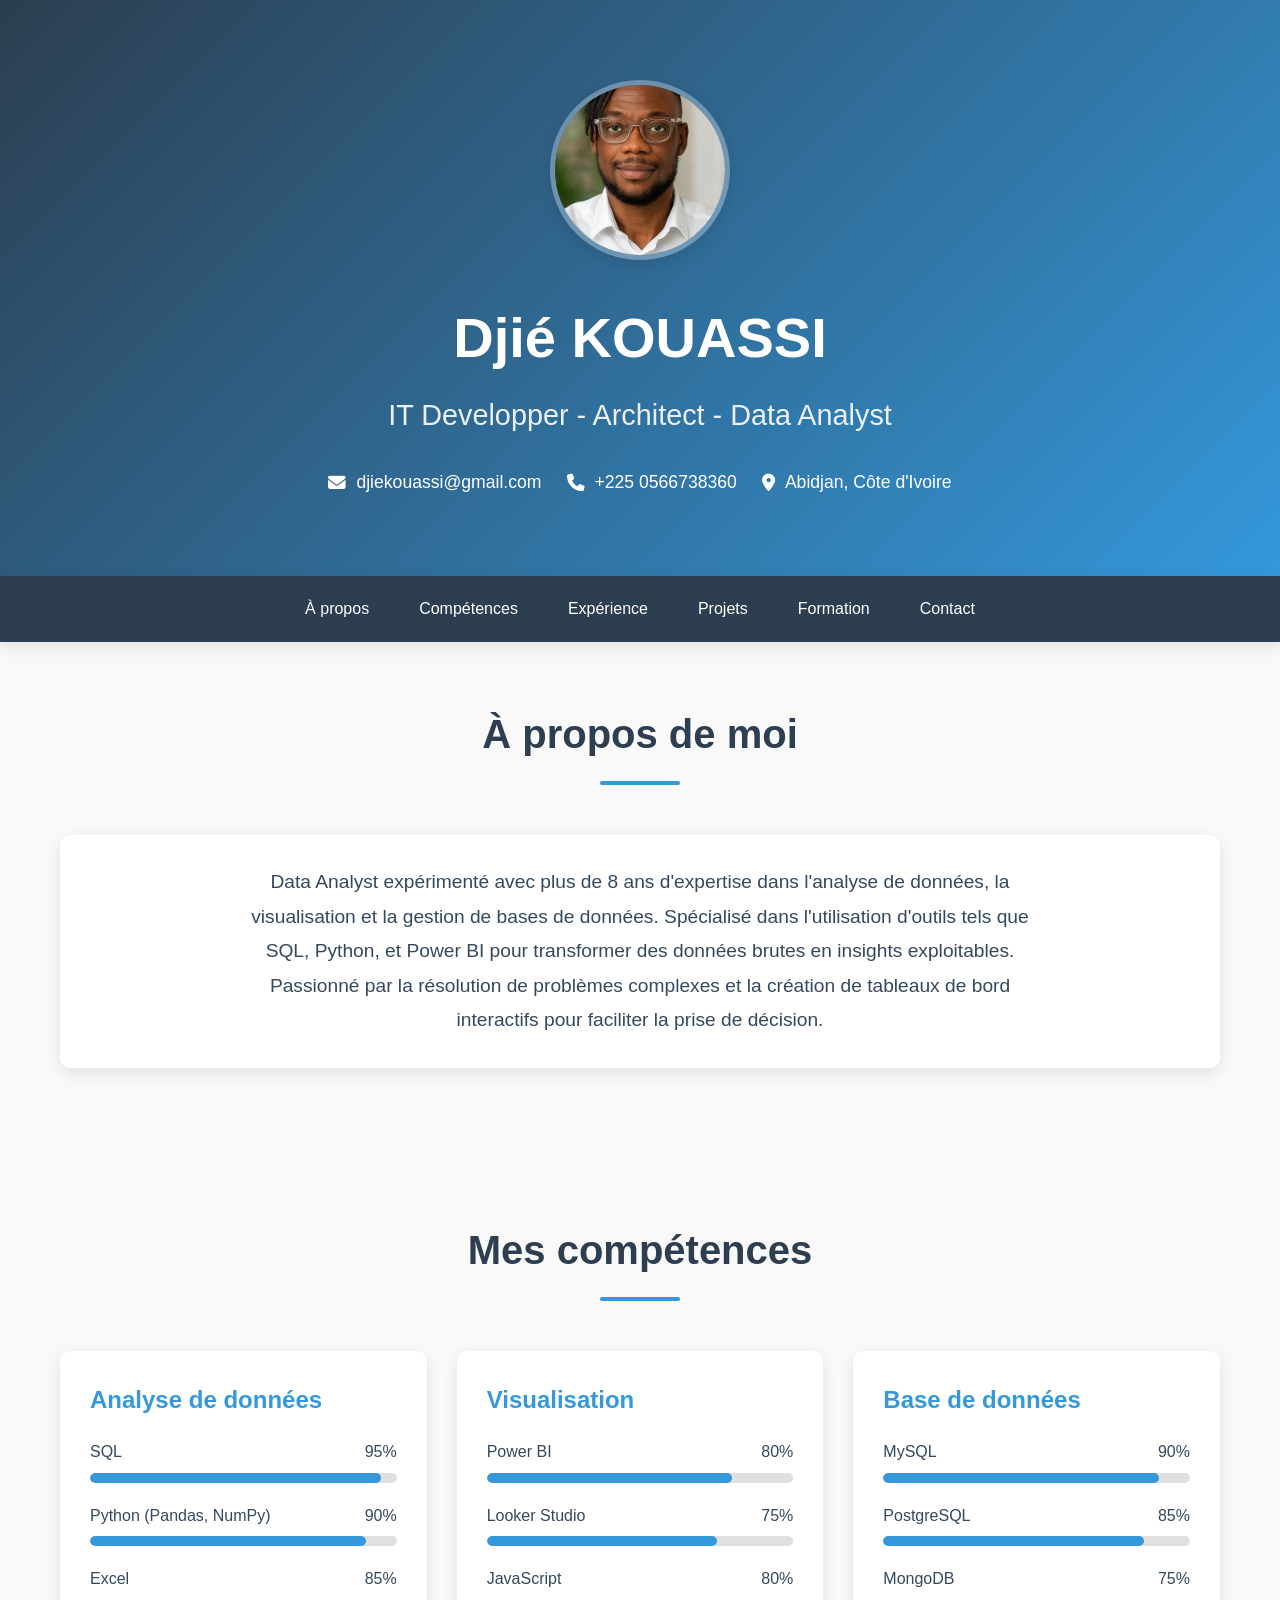
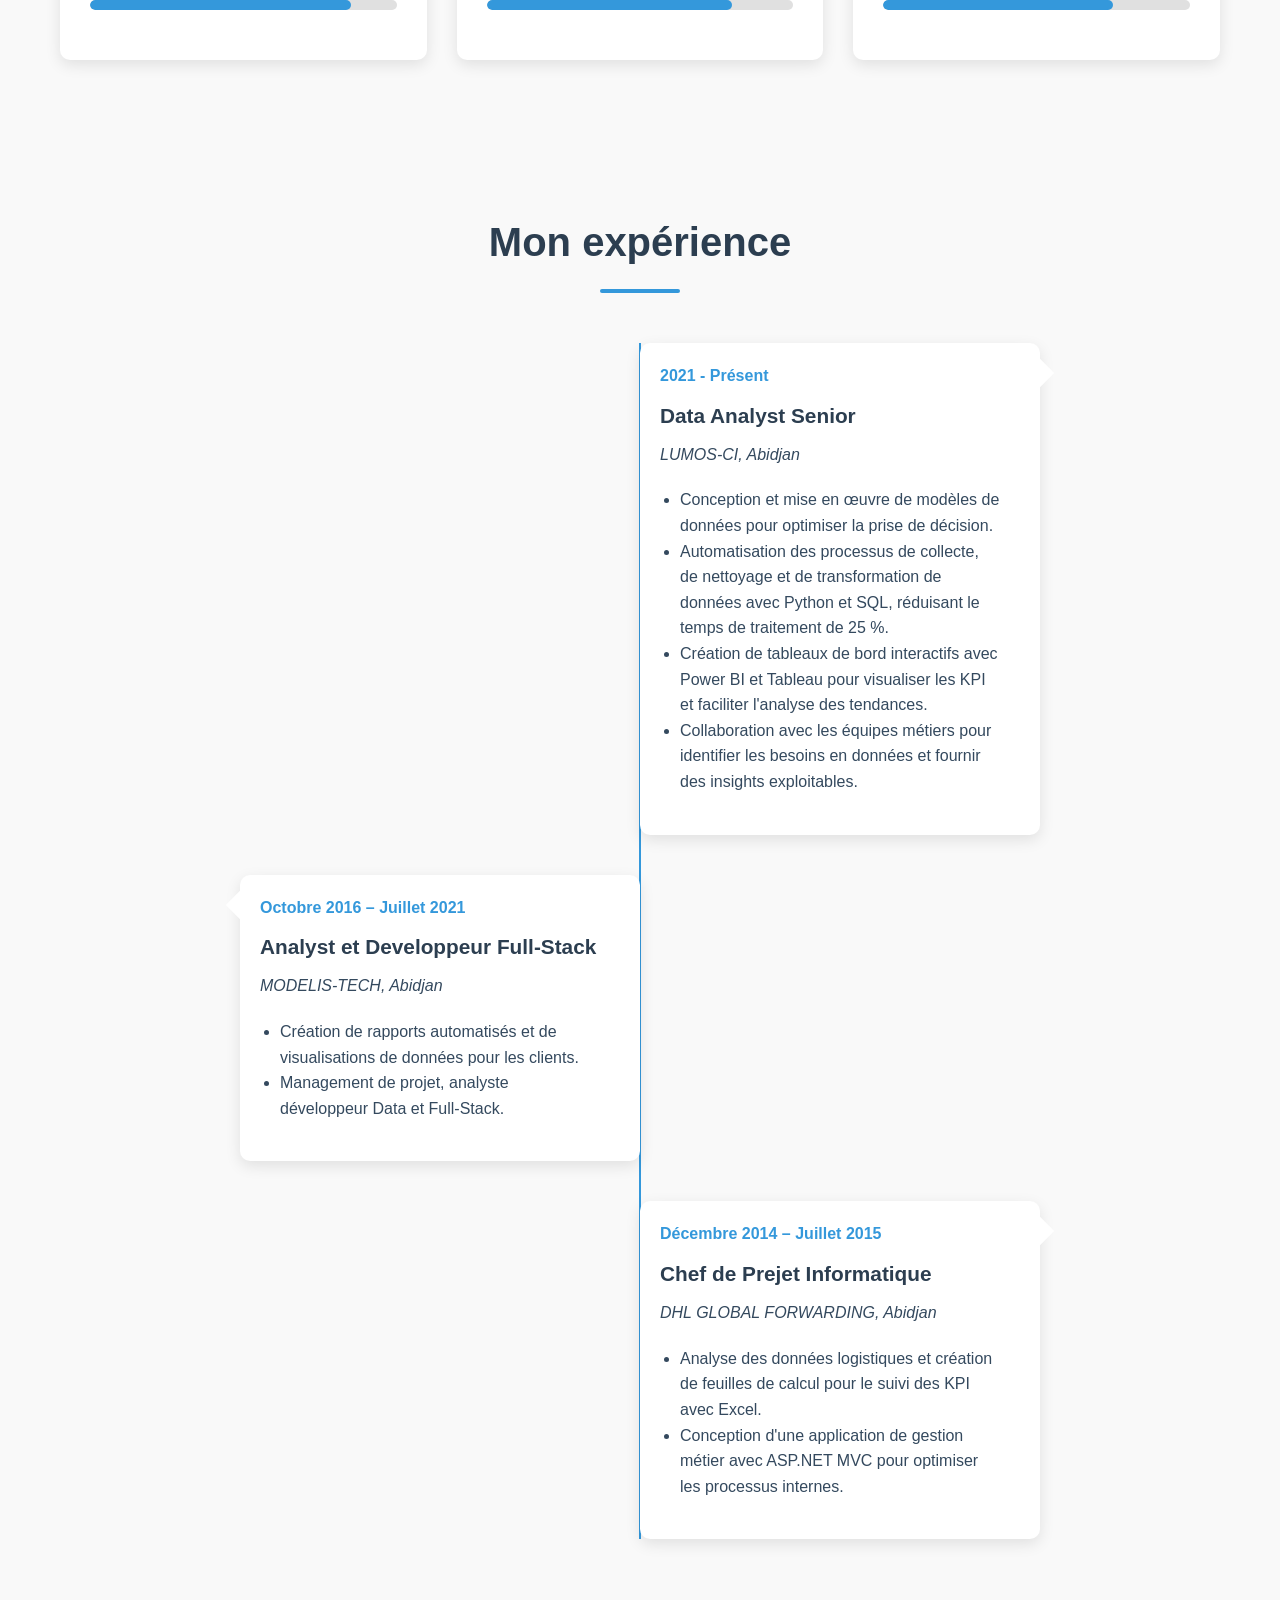
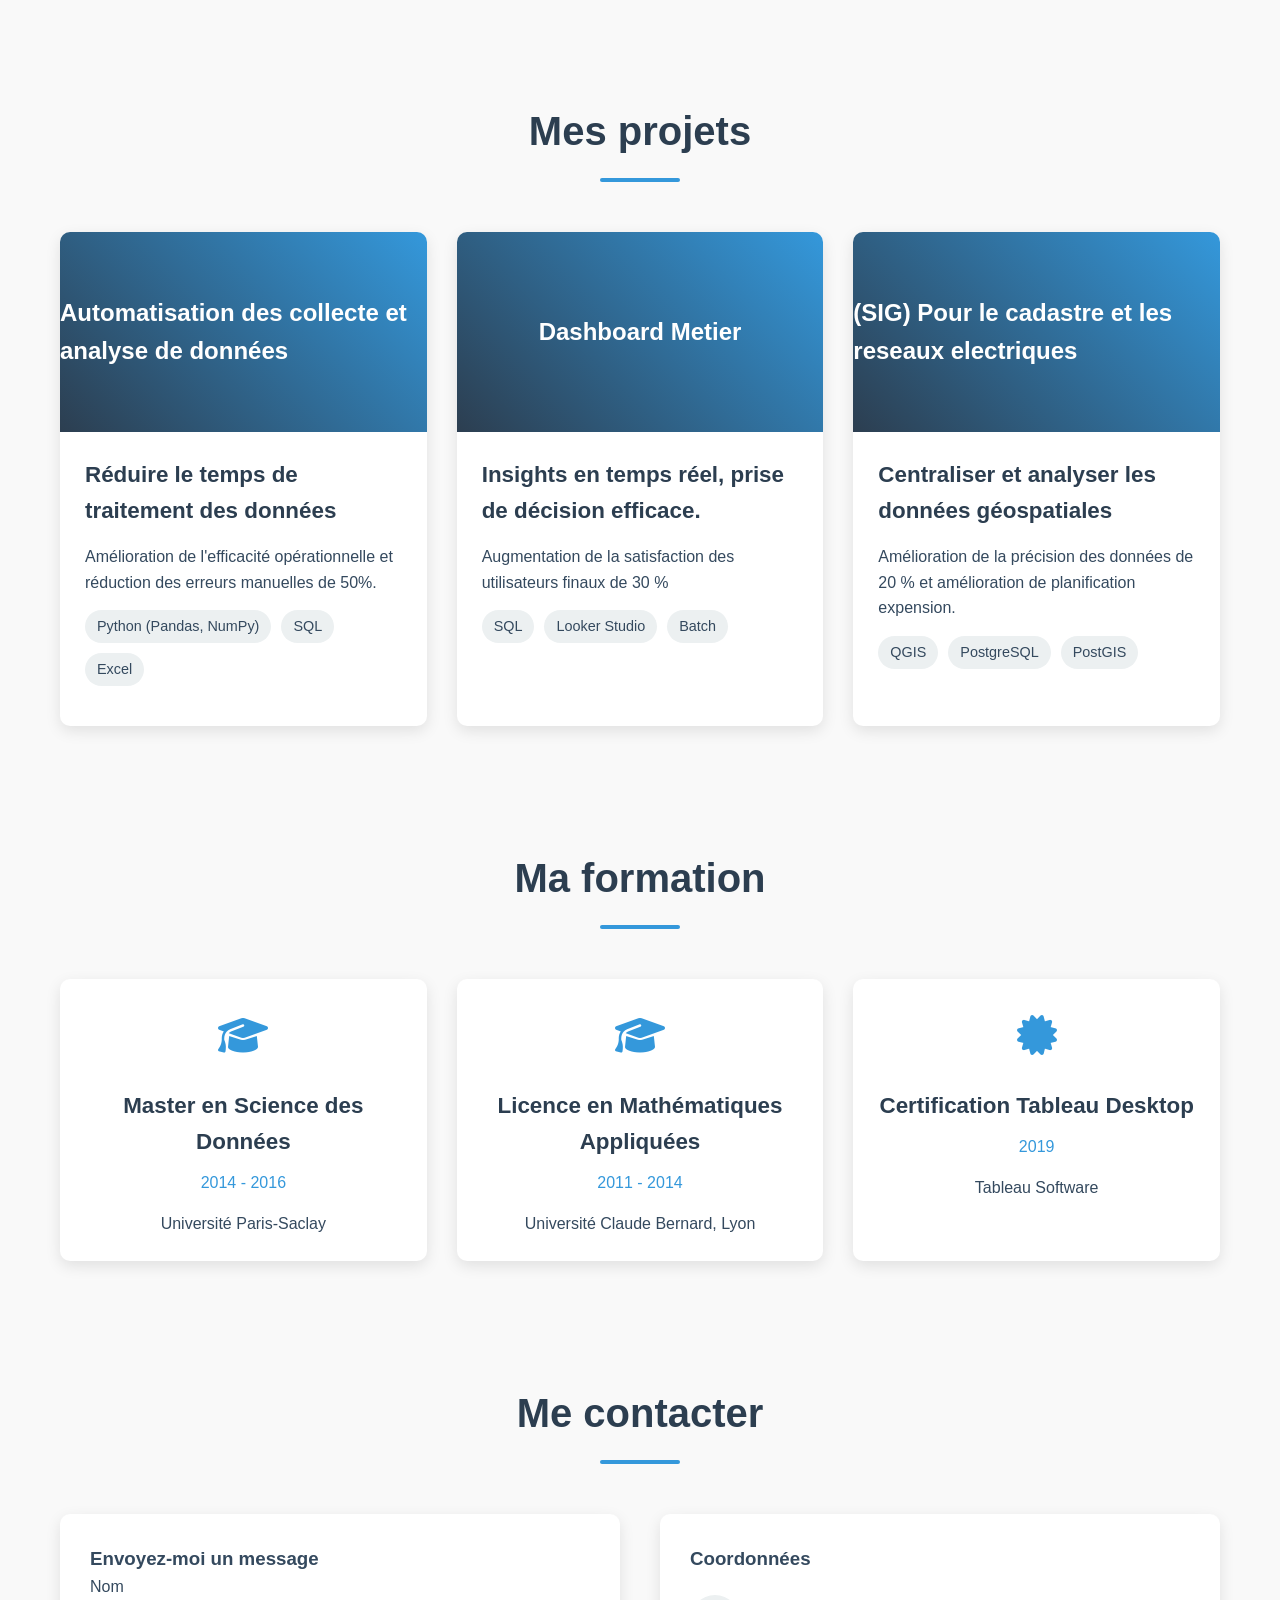
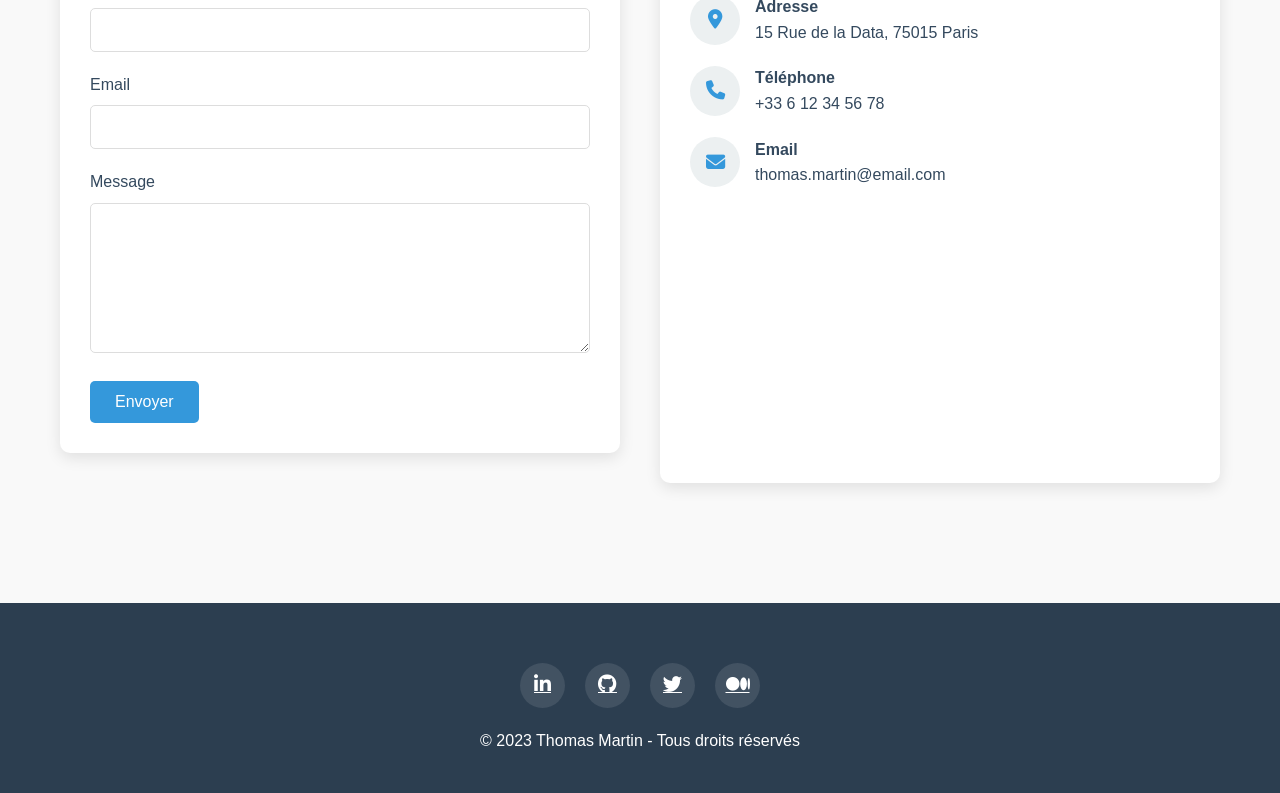
==== index_v2.html @ 04909da3 "Première version de mon actualisé en ligne" ====
<!DOCTYPE html>
<html lang="fr">
<head>
    <meta charset="UTF-8">
    <meta name="viewport" content="width=device-width, initial-scale=1.0">
    <title>CV Data Analyst</title>
    <link rel="stylesheet" href="https://cdnjs.cloudflare.com/ajax/libs/font-awesome/6.4.0/css/all.min.css">
    <link rel="stylesheet" href="css/main.css">
</head>

<body>
    <!-- Progress bar -->
    <div class="progress-container">
        <div class="progress-bar" id="progressBar"></div>
    </div>

    <!-- En-tête -->
    <header>
        <div class="container header-content">
            <!-- <img src="https://images.unsplash.com/photo-1507003211169-0a1dd7228f2d?ixlib=rb-4.0.3&ixid=M3wxMjA3fDB8MHxwaG90by1wYWdlfHx8fGVufDB8fHx8fA%3D%3D&auto=format&fit=crop&w=300&q=80" alt="Photo de profil" class="profile-img"> -->
            <img src="img/moi_3.jpg" alt="Photo de profil" class="profile-img">
            <h1>Djié KOUASSI</h1>
            <div class="title">
                IT Developper - Architect - Data Analyst
            </div>
            <!-- <div class="title">Architect</div>
            <div class="title">Data Analyst</div> -->
            <div class="contact-info">
                <div class="contact-item">
                    <i class="fas fa-envelope"></i>
                    <span>djiekouassi@gmail.com</span>
                </div>
                <div class="contact-item">
                    <i class="fas fa-phone"></i>
                    <span>+225 0566738360</span>
                </div>
                <div class="contact-item">
                    <i class="fas fa-map-marker-alt"></i>
                    <span>Abidjan, Côte d'Ivoire</span>
                </div>
            </div>
        </div>
    </header>

    <!-- Navigation -->
    <nav>
        <div class="container nav-container">
            <ul class="nav-links">
                <li><a href="#about" class="active">À propos</a></li>
                <li><a href="#skills">Compétences</a></li>
                <li><a href="#experience">Expérience</a></li>
                <li><a href="#projects">Projets</a></li>
                <li><a href="#education">Formation</a></li>
                <li><a href="#contact">Contact</a></li>
            </ul>
        </div>
    </nav>

    <!-- À propos -->
    <section id="about">
        <div class="container">
            <h2 class="section-title">À propos de moi</h2>
            <div class="card">
                <p class="about-text">
                    Data Analyst expérimenté avec plus de 8 ans d'expertise dans l'analyse de données, la visualisation et la gestion de bases de 
                    données. Spécialisé dans l'utilisation d'outils tels que SQL, Python, et Power BI pour transformer des données brutes en 
                    insights exploitables. Passionné par la résolution de problèmes complexes et la création de tableaux de bord interactifs pour 
                    faciliter la prise de décision. 
                </p>
            </div>
        </div>
    </section>

    <!-- Compétences -->
    <section id="skills">
        <div class="container">
            <h2 class="section-title">Mes compétences</h2>
            <div class="skills-container">
                <div class="skill-category card">
                    <h3>Analyse de données</h3>
                    <div class="skill-item">
                        <div class="skill-name">
                            <span>SQL</span>
                            <span>95%</span>
                        </div>
                        <div class="skill-bar">
                            <div class="skill-level" data-level="95%"></div>
                        </div>
                    </div>
                    <div class="skill-item">
                        <div class="skill-name">
                            <span>Python (Pandas, NumPy)</span>
                            <span>90%</span>
                        </div>
                        <div class="skill-bar">
                            <div class="skill-level" data-level="90%"></div>
                        </div>
                    </div>
                    <div class="skill-item">
                        <div class="skill-name">
                            <span>Excel</span>
                            <span>85%</span>
                        </div>
                        <div class="skill-bar">
                            <div class="skill-level" data-level="85%"></div>
                        </div>
                    </div>
                    <!-- <div class="skill-item">
                        <div class="skill-name">
                            <span>Statistiques</span>
                            <span>90%</span>
                        </div>
                        <div class="skill-bar">
                            <div class="skill-level" data-level="90%"></div>
                        </div>
                    </div> -->
                </div>

                <div class="skill-category card">
                    <h3>Visualisation</h3>
                    <div class="skill-item">
                        <div class="skill-name">
                            <span>Power BI</span>
                            <span>80%</span>
                        </div>
                        <div class="skill-bar">
                            <div class="skill-level" data-level="80%"></div>
                        </div>
                    </div>
                    <div class="skill-item">
                        <div class="skill-name">
                            <span>Looker Studio</span>
                            <span>75%</span>
                        </div>
                        <div class="skill-bar">
                            <div class="skill-level" data-level="75%"></div>
                        </div>
                    </div>
                    <div class="skill-item">
                        <div class="skill-name">
                            <span>JavaScript</span>
                            <span>80%</span>
                        </div>
                        <div class="skill-bar">
                            <div class="skill-level" data-level="80%"></div>
                        </div>
                    </div>
                    <!-- <div class="skill-item">
                        <div class="skill-name">
                            <span>D3.js</span>
                            <span>70%</span>
                        </div>
                        <div class="skill-bar">
                            <div class="skill-level" data-level="70%"></div>
                        </div>
                    </div> -->
                </div>

                <div class="skill-category card">
                    <h3>Base de données</h3>
                    <div class="skill-item">
                        <div class="skill-name">
                            <span>MySQL</span>
                            <span>90%</span>
                        </div>
                        <div class="skill-bar">
                            <div class="skill-level" data-level="90%"></div>
                        </div>
                    </div>
                    <div class="skill-item">
                        <div class="skill-name">
                            <span>PostgreSQL</span>
                            <span>85%</span>
                        </div>
                        <div class="skill-bar">
                            <div class="skill-level" data-level="85%"></div>
                        </div>
                    </div>
                    <div class="skill-item">
                        <div class="skill-name">
                            <span>MongoDB</span>
                            <span>75%</span>
                        </div>
                        <div class="skill-bar">
                            <div class="skill-level" data-level="75%"></div>
                        </div>
                    </div>
                    <!-- <div class="skill-item">
                        <div class="skill-name">
                            <span>BigQuery</span>
                            <span>80%</span>
                        </div>
                        <div class="skill-bar">
                            <div class="skill-level" data-level="80%"></div>
                        </div>
                    </div> -->
                </div>
            </div>
        </div>
    </section>

    <!-- Expérience -->
    <section id="experience">
        <div class="container">
            <h2 class="section-title">Mon expérience</h2>
            <div class="timeline">
                <div class="timeline-item">
                    <div class="timeline-content">
                        <div class="timeline-date">2021 - Présent</div>
                        <h3 class="timeline-role">Data Analyst Senior</h3>
                        <div class="timeline-company"> LUMOS-CI, Abidjan</div>
                        
                            <div style="margin: 20px;">
                                <ul>
                                    <li>Conception et mise en œuvre de modèles de données pour optimiser la prise de décision.</li>
                                    <li>Automatisation des processus de collecte, de nettoyage et de transformation de données avec Python et SQL, réduisant le temps de traitement de 25 %.</li>
                                    <li>Création de tableaux de bord interactifs avec Power BI et Tableau pour visualiser les KPI et faciliter l'analyse des tendances.</li>
                                    <li>Collaboration avec les équipes métiers pour identifier les besoins en données et fournir des insights exploitables.</li>
                                </ul>
                            </div>

                        <!-- <p>
                            Conception et mise en œuvre de modèles de données pour optimiser la prise de décision.
                            Automatisation des processus de collecte, de nettoyage et de transformation de données avec Python et SQL, réduisant le temps de traitement de 25 %.
                            Création de tableaux de bord interactifs avec Power BI et Tableau pour visualiser les KPI et faciliter l'analyse des tendances.
                            Collaboration avec les équipes métiers pour identifier les besoins en données et fournir des insights exploitables.
                        </p> -->
                    </div>
                </div>
                <div class="timeline-item">
                    <div class="timeline-content">
                        <div class="timeline-date">Octobre 2016 – Juillet 2021</div>
                        <h3 class="timeline-role">Analyst et Developpeur Full-Stack</h3>
                        <div class="timeline-company">MODELIS-TECH, Abidjan</div>

                            <div style="margin: 20px;">
                                <ul>
                                    <li>Création de rapports automatisés et de visualisations de données pour les clients.</li>
                                    <li>Management de projet, analyste développeur Data et Full-Stack.</li>
                                    
                                </ul>
                            </div>

                        <!-- <p>
                            Analyse des données utilisateurs pour optimiser l'expérience client. Mise en place de processus ETL et génération de rapports mensuels pour la direction.
                        </p> -->
                    </div>
                </div>
                <div class="timeline-item">
                    <div class="timeline-content">

                       


                        <div class="timeline-date">Décembre 2014 – Juillet 2015</div>
                        <h3 class="timeline-role">Chef de Prejet Informatique</h3>
                        <div class="timeline-company">DHL GLOBAL FORWARDING, Abidjan</div>

                        <div style="margin: 20px;">
                            <ul>
                                <li>Analyse des données logistiques et création de feuilles de calcul pour le suivi des KPI avec Excel.</li>
                                <li>Conception d'une application de gestion métier avec ASP.NET MVC pour optimiser les processus internes.</li>
                                
                            </ul>
                        </div>                        

                        <!-- <p>
                            Support à l'équipe data dans la collecte et le nettoyage des données. Création de visualisations simples et assistance dans la préparation des présentations.
                        </p> -->
                    </div>
                </div>
            </div>
        </div>
    </section>


<!-- Projets -->
<section id="projects">
    <div class="container">
        <h2 class="section-title">Mes projets</h2>
        <div class="projects-grid">
            <div class="project-card">
                <div class="project-img">Automatisation des collecte et analyse de données </div>
                <div class="project-content">
                    <h3 class="project-title">Réduire le temps de traitement des données</h3>
                    <p>Amélioration de l'efficacité opérationnelle et réduction des erreurs manuelles  de 50%.</p>
                    <div class="project-tech">
                        <span class="tech-tag">Python (Pandas, NumPy)</span>
                        <span class="tech-tag">SQL</span>
                        <span class="tech-tag">Excel</span>
                    </div>
                </div>
            </div>
            <div class="project-card">
                <div class="project-img">Dashboard Metier</div>
                <div class="project-content">
                    <h3 class="project-title">Insights en temps réel, prise de décision efficace.</h3>
                    <p>Augmentation de la satisfaction des utilisateurs finaux de 30 %</p>
                    <div class="project-tech">
                        <span class="tech-tag">SQL</span>
                        <span class="tech-tag">Looker Studio</span>
                        <span class="tech-tag">Batch</span>
                    </div>
                </div>
            </div>
            <div class="project-card">
                <div class="project-img">(SIG) Pour le cadastre et les reseaux electriques</div>
                <div class="project-content">
                    <h3 class="project-title">Centraliser et analyser les données géospatiales</h3>
                    <p>Amélioration de la précision des données de 20 % et amélioration de planification expension.</p>
                    <div class="project-tech">
                        <span class="tech-tag">QGIS</span>
                        <span class="tech-tag">PostgreSQL</span>
                        <span class="tech-tag">PostGIS</span>
                    </div>
                </div>
            </div>
        </div>
    </div>
</section>    

<!-- Formation -->
    <section id="education">
        <div class="container">
            <h2 class="section-title">Ma formation</h2>
            <div class="education-grid">
                <div class="education-item">
                    <div class="education-icon">
                        <i class="fas fa-graduation-cap"></i>
                    </div>
                    <h3 class="education-title">Master en Science des Données</h3>
                    <div class="education-date">2014 - 2016</div>
                    <p>Université Paris-Saclay</p>
                </div>
                <div class="education-item">
                    <div class="education-icon">
                        <i class="fas fa-graduation-cap"></i>
                    </div>
                    <h3 class="education-title">Licence en Mathématiques Appliquées</h3>
                    <div class="education-date">2011 - 2014</div>
                    <p>Université Claude Bernard, Lyon</p>
                </div>
                <div class="education-item">
                    <div class="education-icon">
                        <i class="fas fa-certificate"></i>
                    </div>
                    <h3 class="education-title">Certification Tableau Desktop</h3>
                    <div class="education-date">2019</div>
                    <p>Tableau Software</p>
                </div>
            </div>
        </div>
    </section>

    

    <!-- Contact -->
    <section id="contact">
        <div class="container">
            <h2 class="section-title">Me contacter</h2>
            <div class="contact-container">
                <div class="contact-form card">
                    <h3>Envoyez-moi un message</h3>
                    <form id="contactForm">
                        <div class="form-group">
                            <label for="name">Nom</label>
                            <input type="text" id="name" class="form-control" required>
                        </div>
                        <div class="form-group">
                            <label for="email">Email</label>
                            <input type="email" id="email" class="form-control" required>
                        </div>
                        <div class="form-group">
                            <label for="message">Message</label>
                            <textarea id="message" class="form-control" required></textarea>
                        </div>
                        <button type="submit" class="btn">Envoyer</button>
                    </form>
                </div>
                <div class="contact-info-card">
                    <h3>Coordonnées</h3>
                    <div class="contact-details">
                        <div class="contact-detail">
                            <div class="contact-icon">
                                <i class="fas fa-map-marker-alt"></i>
                            </div>
                            <div>
                                <h4>Adresse</h4>
                                <p>15 Rue de la Data, 75015 Paris</p>
                            </div>
                        </div>
                        <div class="contact-detail">
                            <div class="contact-icon">
                                <i class="fas fa-phone"></i>
                            </div>
                            <div>
                                <h4>Téléphone</h4>
                                <p>+33 6 12 34 56 78</p>
                            </div>
                        </div>
                        <div class="contact-detail">
                            <div class="contact-icon">
                                <i class="fas fa-envelope"></i>
                            </div>
                            <div>
                                <h4>Email</h4>
                                <p>thomas.martin@email.com</p>
                            </div>
                        </div>
                    </div>
                </div>
            </div>
        </div>
    </section>

    <!-- Footer -->
    <footer>
        <div class="container">
            <div class="social-links">
                <a href="#" class="social-link"><i class="fab fa-linkedin-in"></i></a>
                <a href="#" class="social-link"><i class="fab fa-github"></i></a>
                <a href="#" class="social-link"><i class="fab fa-twitter"></i></a>
                <a href="#" class="social-link"><i class="fab fa-medium-m"></i></a>
            </div>
            <p>&copy; 2023 Thomas Martin - Tous droits réservés</p>
        </div>
    </footer>

    <script src="js/main.js"> </script>
</body>
</html>
---- css/main.css ----
/* Variables et réinitialisation */
:root {
    --primary: #2c3e50;
    --secondary: #3498db;
    --accent: #e74c3c;
    --light: #ecf0f1;
    --dark: #2c3e50;
    --text: #34495e;
    --background: #f9f9f9;
    --card-bg: #ffffff;
    --shadow: 0 5px 15px rgba(0, 0, 0, 0.1);
}

* {
    margin: 0;
    padding: 0;
    box-sizing: border-box;
}

body {
    font-family: 'Segoe UI', Tahoma, Geneva, Verdana, sans-serif;
    line-height: 1.6;
    color: var(--text);
    background-color: var(--background);
    scroll-behavior: smooth;
}

/* Layout */
.container {
    max-width: 1200px;
    margin: 0 auto;
    padding: 0 20px;
}

section {
    padding: 60px 0;
    opacity: 0;
    transform: translateY(20px);
    transition: opacity 0.8s ease, transform 0.8s ease;
}

section.visible {
    opacity: 1;
    transform: translateY(0);
}

/* En-tête */
header {
    background: linear-gradient(135deg, var(--primary) 0%, var(--secondary) 100%);
    color: white;
    padding: 80px 0;
    text-align: center;
    position: relative;
    overflow: hidden;
}

.header-content {
    position: relative;
    z-index: 1;
}

.profile-img {
    width: 180px;
    height: 180px;
    border-radius: 50%;
    object-fit: cover;
    border: 5px solid rgba(255, 255, 255, 0.3);
    margin-bottom: 25px;
    box-shadow: var(--shadow);
}

h1 {
    font-size: 3.5rem;
    margin-bottom: 10px;
    font-weight: 700;
}

.title {
    font-size: 1.8rem;
    margin-bottom: 20px;
    color: rgba(255, 255, 255, 0.9);
    font-weight: 300;
}

.contact-info {
    display: flex;
    justify-content: center;
    flex-wrap: wrap;
    gap: 25px;
    margin-top: 30px;
}

.contact-item {
    display: flex;
    align-items: center;
    gap: 10px;
    font-size: 1.1rem;
}

/* Navigation */
nav {
    background-color: var(--primary);
    position: sticky;
    top: 0;
    z-index: 100;
    box-shadow: var(--shadow);
}

.nav-container {
    display: flex;
    justify-content: center;
}

.nav-links {
    display: flex;
    list-style: none;
}

.nav-links li a {
    color: white;
    text-decoration: none;
    padding: 20px 25px;
    display: block;
    transition: background-color 0.3s;
    font-weight: 500;
    position: relative;
}

.nav-links li a:hover {
    background-color: rgba(255, 255, 255, 0.1);
}

.nav-links li a.active {
    background-color: rgba(255, 255, 255, 0.1);
}

.nav-links li a.active:after {
    content: '';
    position: absolute;
    bottom: 0;
    left: 0;
    width: 100%;
    height: 4px;
    background: var(--secondary);
}

/* Sections générales */
.section-title {
    text-align: center;
    margin-bottom: 50px;
    color: var(--primary);
    font-size: 2.5rem;
    position: relative;
}

.section-title:after {
    content: '';
    display: block;
    width: 80px;
    height: 4px;
    background: var(--secondary);
    margin: 15px auto;
    border-radius: 2px;
}

.card {
    background: var(--card-bg);
    border-radius: 10px;
    padding: 30px;
    margin-bottom: 30px;
    box-shadow: var(--shadow);
    transition: transform 0.3s;
}

.card:hover {
    transform: translateY(-5px);
}

/* À propos */
.about-text {
    font-size: 1.2rem;
    text-align: center;
    max-width: 800px;
    margin: 0 auto;
    line-height: 1.8;
}

/* Compétences */
.skills-container {
    display: grid;
    grid-template-columns: repeat(auto-fill, minmax(300px, 1fr));
    gap: 30px;
}

.skill-category h3 {
    color: var(--secondary);
    margin-bottom: 20px;
    font-size: 1.5rem;
}

.skill-item {
    margin-bottom: 20px;
}

.skill-name {
    display: flex;
    justify-content: space-between;
    margin-bottom: 8px;
}

.skill-bar {
    height: 10px;
    background: #e0e0e0;
    border-radius: 5px;
    overflow: hidden;
}

.skill-level {
    height: 100%;
    background: var(--secondary);
    border-radius: 5px;
    width: 0;
    transition: width 1.5s ease-in-out;
}

/* Expérience */
.timeline {
    position: relative;
    max-width: 800px;
    margin: 0 auto;
}

.timeline:before {
    content: '';
    position: absolute;
    left: 50%;
    width: 2px;
    height: 100%;
    background: var(--secondary);
    transform: translateX(-50%);
}

.timeline-item {
    display: flex;
    margin-bottom: 40px;
    position: relative;
    opacity: 0;
    transform: translateX(-50px);
    transition: opacity 0.8s ease, transform 0.8s ease;
}

.timeline-item.visible {
    opacity: 1;
    transform: translateX(0);
}

.timeline-content {
    width: 50%;
    padding: 20px;
    background: var(--card-bg);
    border-radius: 10px;
    box-shadow: var(--shadow);
    position: relative;
}

.timeline-item:nth-child(odd) .timeline-content {
    margin-left: auto;
}

.timeline-item:nth-child(even) .timeline-content {
    margin-right: auto;
}

.timeline-content:after {
    content: '';
    position: absolute;
    top: 20px;
    width: 20px;
    height: 20px;
    background: var(--card-bg);
    transform: rotate(45deg);
}

.timeline-item:nth-child(odd) .timeline-content:after {
    right: -10px;
}

.timeline-item:nth-child(even) .timeline-content:after {
    left: -10px;
}

.timeline-date {
    font-weight: bold;
    color: var(--secondary);
    margin-bottom: 10px;
}

.timeline-role {
    font-size: 1.3rem;
    margin-bottom: 10px;
    color: var(--primary);
}

.timeline-company {
    font-style: italic;
    margin-bottom: 15px;
}

/* Formation */
.education-grid {
    display: grid;
    grid-template-columns: repeat(auto-fill, minmax(300px, 1fr));
    gap: 30px;
}

.education-item {
    background: var(--card-bg);
    border-radius: 10px;
    padding: 25px;
    box-shadow: var(--shadow);
    text-align: center;
    opacity: 0;
    transform: translateY(30px);
    transition: opacity 0.8s ease, transform 0.8s ease;
}

.education-item.visible {
    opacity: 1;
    transform: translateY(0);
}

.education-icon {
    font-size: 2.5rem;
    color: var(--secondary);
    margin-bottom: 20px;
}

.education-title {
    font-size: 1.4rem;
    margin-bottom: 10px;
    color: var(--primary);
}

.education-date {
    color: var(--secondary);
    font-weight: 500;
    margin-bottom: 15px;
}

/* Projets */
.projects-grid {
    display: grid;
    grid-template-columns: repeat(auto-fill, minmax(350px, 1fr));
    gap: 30px;
}

.project-card {
    background: var(--card-bg);
    border-radius: 10px;
    overflow: hidden;
    box-shadow: var(--shadow);
    opacity: 0;
    transform: translateY(30px);
    transition: opacity 0.8s ease, transform 0.8s ease;
}

.project-card.visible {
    opacity: 1;
    transform: translateY(0);
}

.project-img {
    height: 200px;
    background: linear-gradient(45deg, var(--primary), var(--secondary));
    display: flex;
    align-items: center;
    justify-content: center;
    color: white;
    font-size: 1.5rem;
    font-weight: bold;
}

.project-content {
    padding: 25px;
}

.project-title {
    font-size: 1.4rem;
    margin-bottom: 15px;
    color: var(--primary);
}

.project-tech {
    display: flex;
    flex-wrap: wrap;
    gap: 10px;
    margin: 15px 0;
}

.tech-tag {
    background: var(--light);
    padding: 5px 12px;
    border-radius: 20px;
    font-size: 0.9rem;
}

/* Contact */
.contact-container {
    display: grid;
    grid-template-columns: repeat(auto-fit, minmax(300px, 1fr));
    gap: 40px;
}

.contact-form {
    background: var(--card-bg);
    padding: 30px;
    border-radius: 10px;
    box-shadow: var(--shadow);
}

.form-group {
    margin-bottom: 20px;
}

.form-group label {
    display: block;
    margin-bottom: 8px;
    font-weight: 500;
}

.form-control {
    width: 100%;
    padding: 12px 15px;
    border: 1px solid #ddd;
    border-radius: 5px;
    font-size: 1rem;
}

textarea.form-control {
    min-height: 150px;
    resize: vertical;
}

.btn {
    background: var(--secondary);
    color: white;
    border: none;
    padding: 12px 25px;
    border-radius: 5px;
    cursor: pointer;
    font-size: 1rem;
    font-weight: 500;
    transition: background 0.3s;
}

.btn:hover {
    background: var(--primary);
}

.contact-info-card {
    background: var(--card-bg);
    padding: 30px;
    border-radius: 10px;
    box-shadow: var(--shadow);
}

.contact-details {
    margin-top: 20px;
}

.contact-detail {
    display: flex;
    align-items: center;
    margin-bottom: 20px;
}

.contact-icon {
    width: 50px;
    height: 50px;
    background: var(--light);
    border-radius: 50%;
    display: flex;
    align-items: center;
    justify-content: center;
    margin-right: 15px;
    color: var(--secondary);
    font-size: 1.2rem;
}

/* Footer */
footer {
    background: var(--dark);
    color: white;
    text-align: center;
    padding: 40px 0;
    margin-top: 60px;
}

.social-links {
    display: flex;
    justify-content: center;
    gap: 20px;
    margin: 20px 0;
}

.social-link {
    width: 45px;
    height: 45px;
    border-radius: 50%;
    background: rgba(255, 255, 255, 0.1);
    display: flex;
    align-items: center;
    justify-content: center;
    color: white;
    font-size: 1.2rem;
    transition: background 0.3s;
}

.social-link:hover {
    background: var(--secondary);
}

/* Progress scroll indicator */
.progress-container {
    position: fixed;
    top: 70px;
    left: 0;
    width: 100%;
    height: 4px;
    background: transparent;
    z-index: 1000;
}

.progress-bar {
    height: 4px;
    background: var(--secondary);
    width: 0%;
    transition: width 0.3s ease;
}

/* Responsive */
@media (max-width: 768px) {
    .nav-links {
        flex-direction: column;
        text-align: center;
    }
    
    .timeline:before {
        left: 30px;
    }
    
    .timeline-content {
        width: calc(100% - 80px);
        margin-left: 80px !important;
    }
    
    .timeline-content:after {
        left: -10px !important;
        right: auto;
    }
    
    h1 {
        font-size: 2.5rem;
    }
    
    .title {
        font-size: 1.4rem;
    }
    
    .progress-container {
        top: 0;
    }
}
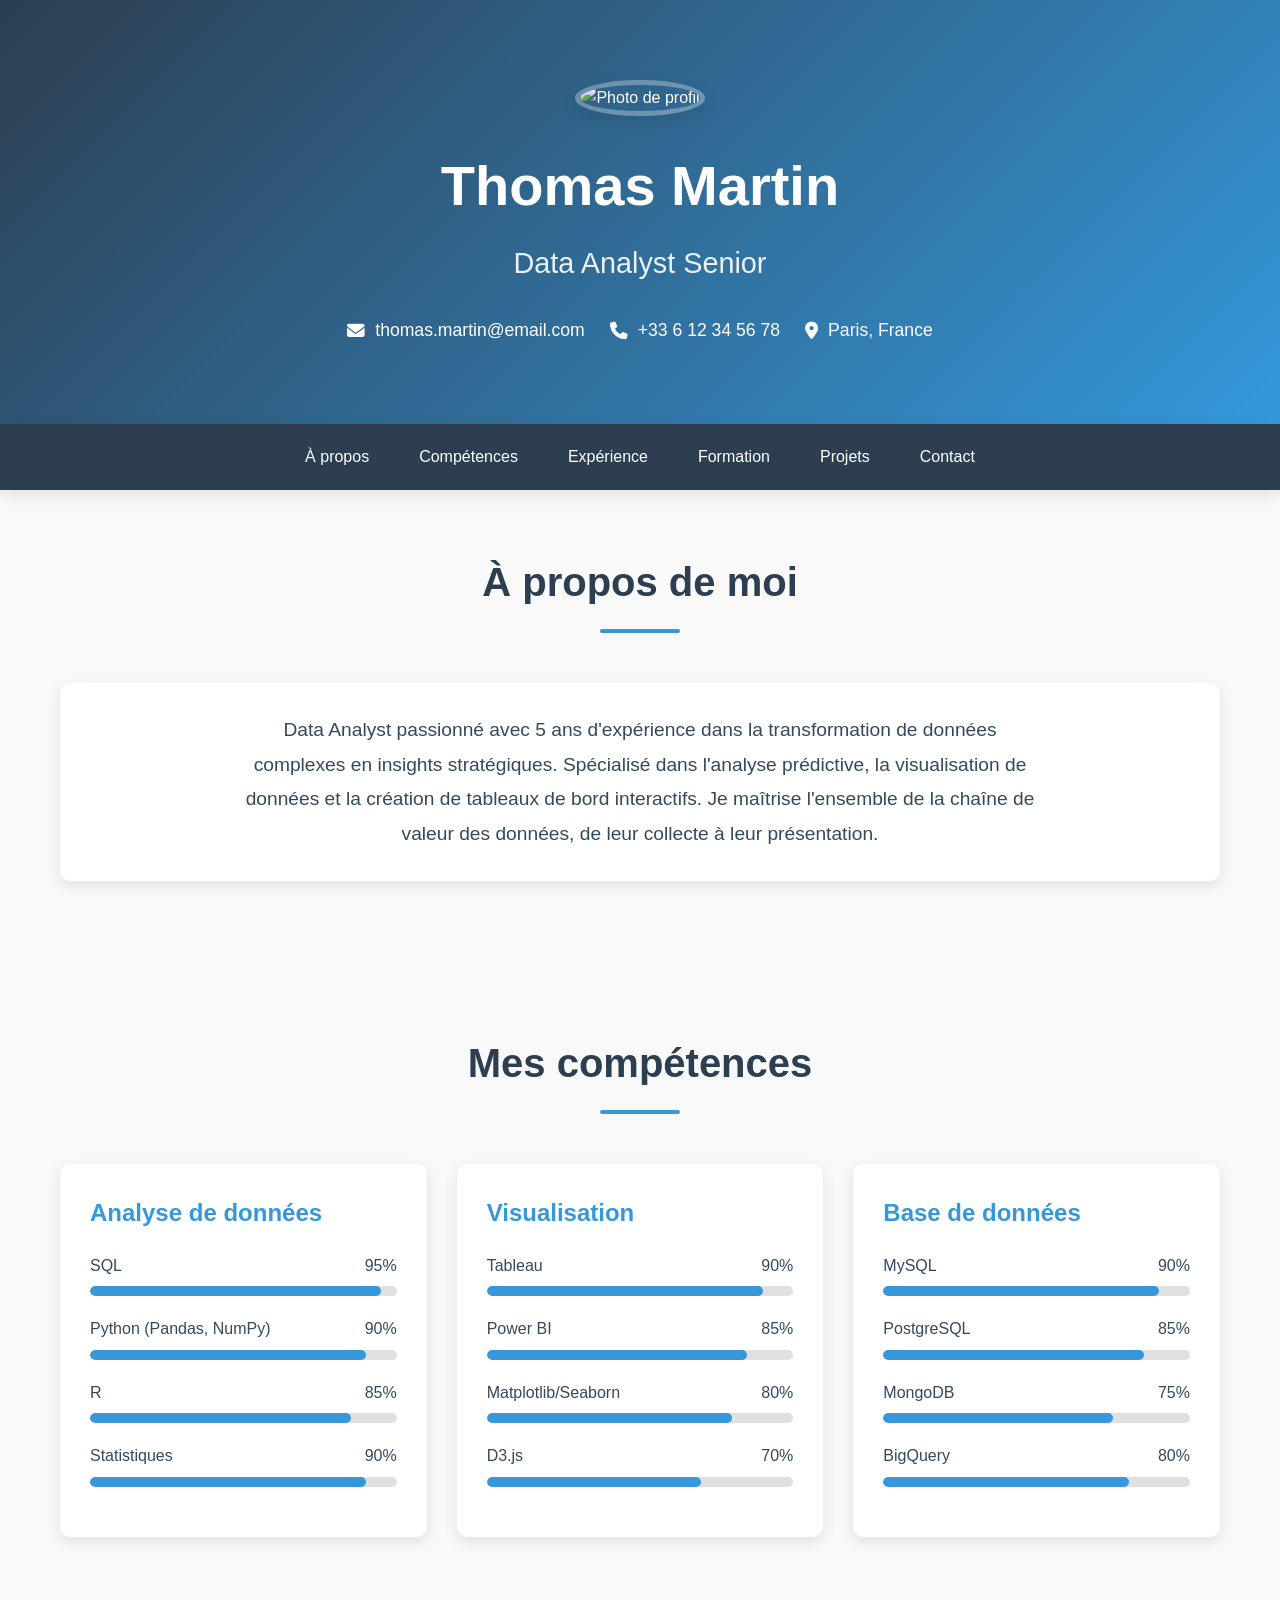
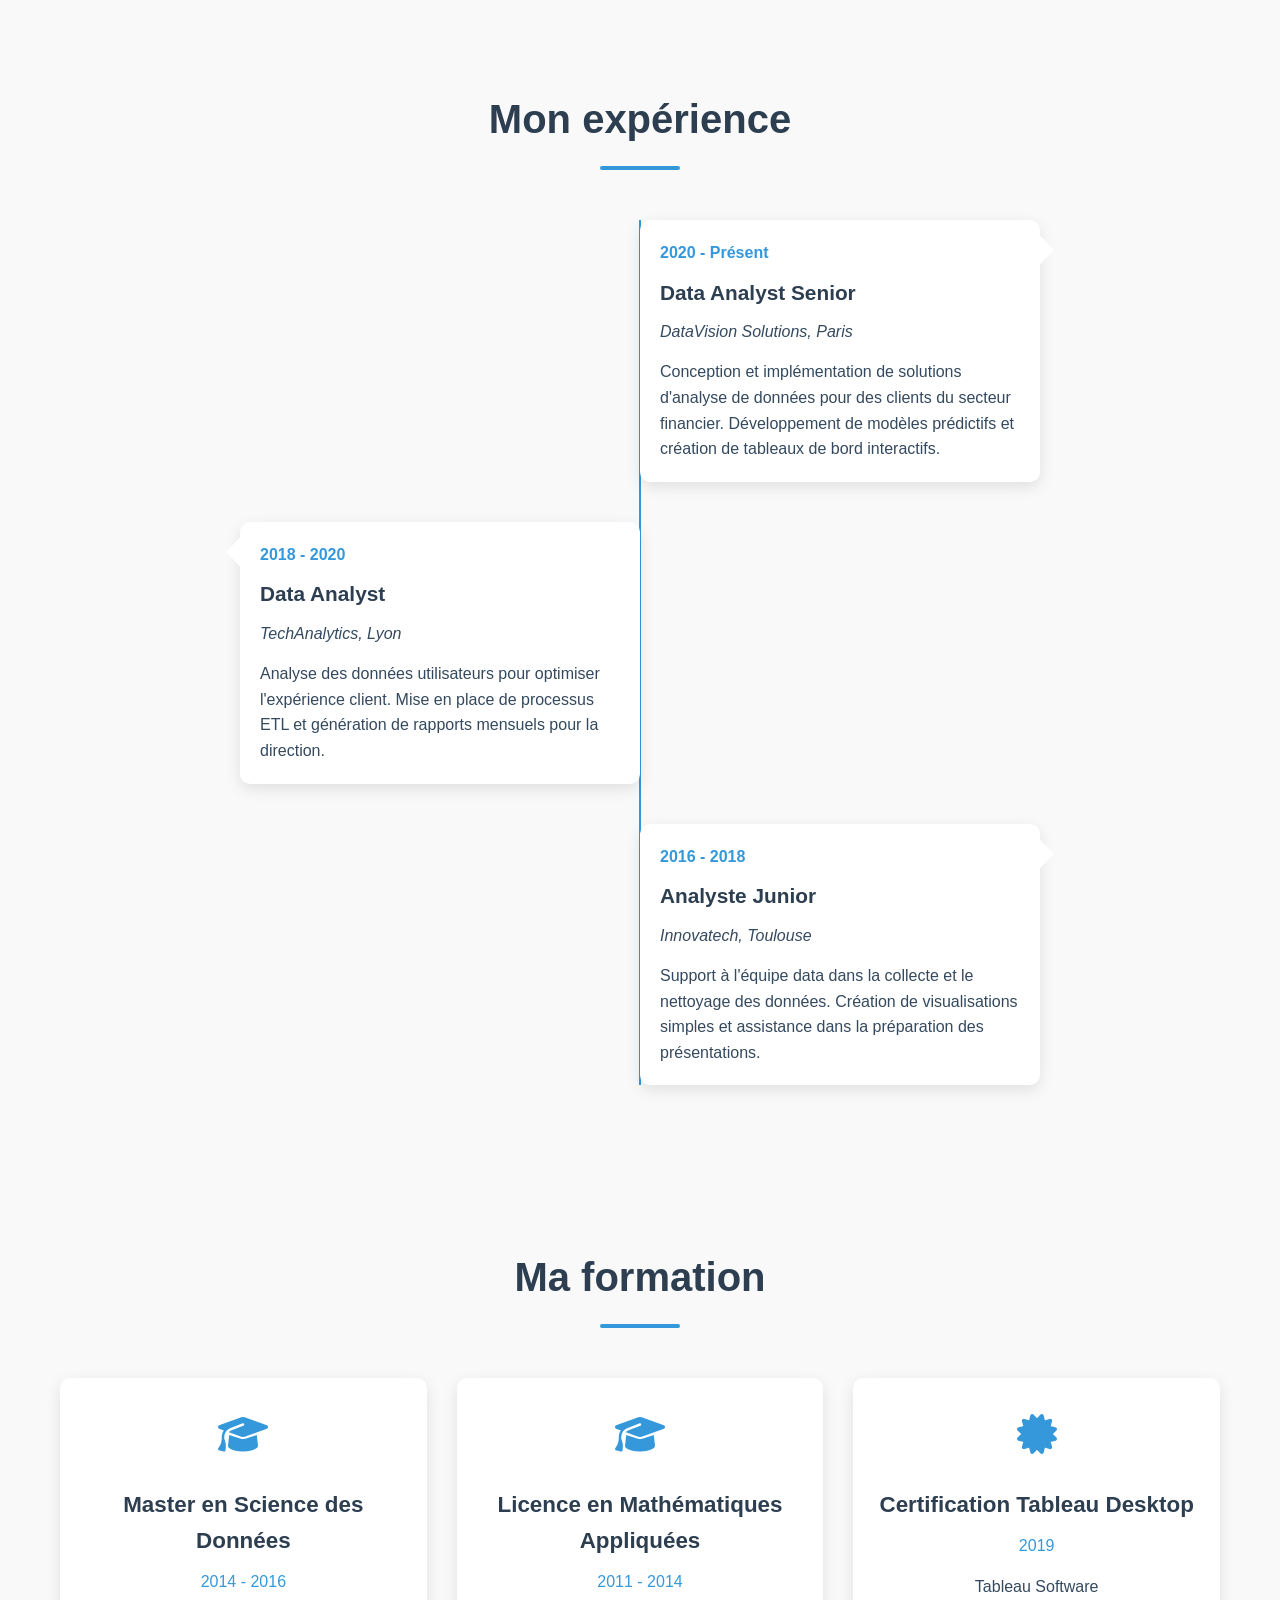
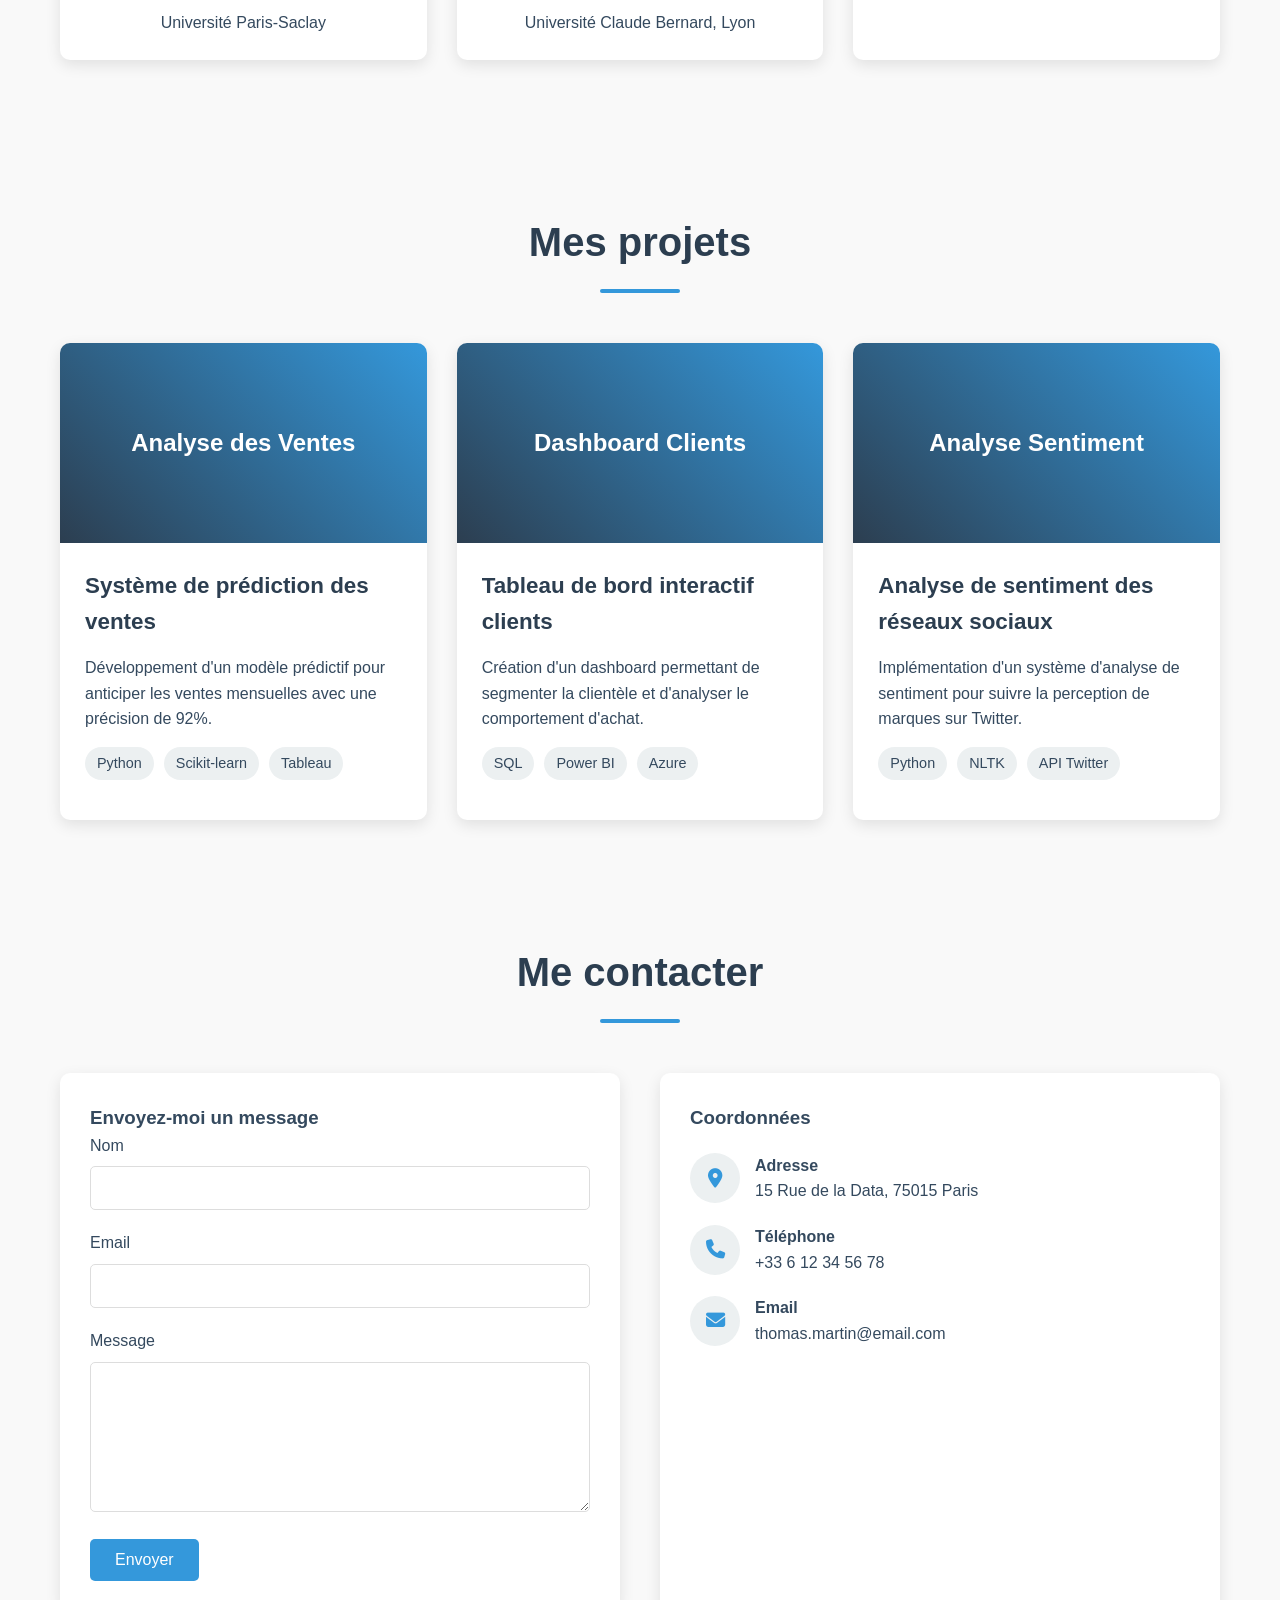
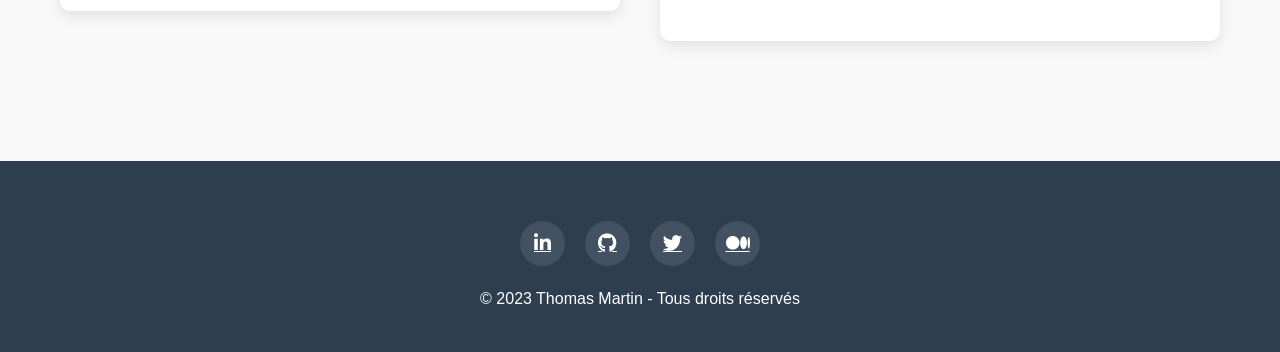
==== commit 5f4d6345: "Move from index_v2 to index" ====
--- a/index_v2.html
+++ b/index_v2.html
@@ -5,38 +5,530 @@
     <meta name="viewport" content="width=device-width, initial-scale=1.0">
     <title>CV Data Analyst</title>
     <link rel="stylesheet" href="https://cdnjs.cloudflare.com/ajax/libs/font-awesome/6.4.0/css/all.min.css">
-    <link rel="stylesheet" href="css/main.css">
+    <style>
+        /* Variables et réinitialisation */
+        :root {
+            --primary: #2c3e50;
+            --secondary: #3498db;
+            --accent: #e74c3c;
+            --light: #ecf0f1;
+            --dark: #2c3e50;
+            --text: #34495e;
+            --background: #f9f9f9;
+            --card-bg: #ffffff;
+            --shadow: 0 5px 15px rgba(0, 0, 0, 0.1);
+        }
+        
+        * {
+            margin: 0;
+            padding: 0;
+            box-sizing: border-box;
+        }
+        
+        body {
+            font-family: 'Segoe UI', Tahoma, Geneva, Verdana, sans-serif;
+            line-height: 1.6;
+            color: var(--text);
+            background-color: var(--background);
+            scroll-behavior: smooth;
+        }
+        
+        /* Layout */
+        .container {
+            max-width: 1200px;
+            margin: 0 auto;
+            padding: 0 20px;
+        }
+        
+        section {
+            padding: 60px 0;
+        }
+        
+        /* En-tête */
+        header {
+            background: linear-gradient(135deg, var(--primary) 0%, var(--secondary) 100%);
+            color: white;
+            padding: 80px 0;
+            text-align: center;
+            position: relative;
+            overflow: hidden;
+        }
+        
+        .header-content {
+            position: relative;
+            z-index: 1;
+        }
+        
+        .profile-img {
+            width: 180px;
+            height: 180px;
+            border-radius: 50%;
+            object-fit: cover;
+            border: 5px solid rgba(255, 255, 255, 0.3);
+            margin-bottom: 25px;
+            box-shadow: var(--shadow);
+        }
+        
+        h1 {
+            font-size: 3.5rem;
+            margin-bottom: 10px;
+            font-weight: 700;
+        }
+        
+        .title {
+            font-size: 1.8rem;
+            margin-bottom: 20px;
+            color: rgba(255, 255, 255, 0.9);
+            font-weight: 300;
+        }
+        
+        .contact-info {
+            display: flex;
+            justify-content: center;
+            flex-wrap: wrap;
+            gap: 25px;
+            margin-top: 30px;
+        }
+        
+        .contact-item {
+            display: flex;
+            align-items: center;
+            gap: 10px;
+            font-size: 1.1rem;
+        }
+        
+        /* Navigation */
+        nav {
+            background-color: var(--primary);
+            position: sticky;
+            top: 0;
+            z-index: 100;
+            box-shadow: var(--shadow);
+        }
+        
+        .nav-container {
+            display: flex;
+            justify-content: center;
+        }
+        
+        .nav-links {
+            display: flex;
+            list-style: none;
+        }
+        
+        .nav-links li a {
+            color: white;
+            text-decoration: none;
+            padding: 20px 25px;
+            display: block;
+            transition: background-color 0.3s;
+            font-weight: 500;
+        }
+        
+        .nav-links li a:hover {
+            background-color: rgba(255, 255, 255, 0.1);
+        }
+        
+        /* Sections générales */
+        .section-title {
+            text-align: center;
+            margin-bottom: 50px;
+            color: var(--primary);
+            font-size: 2.5rem;
+            position: relative;
+        }
+        
+        .section-title:after {
+            content: '';
+            display: block;
+            width: 80px;
+            height: 4px;
+            background: var(--secondary);
+            margin: 15px auto;
+            border-radius: 2px;
+        }
+        
+        .card {
+            background: var(--card-bg);
+            border-radius: 10px;
+            padding: 30px;
+            margin-bottom: 30px;
+            box-shadow: var(--shadow);
+            transition: transform 0.3s;
+        }
+        
+        .card:hover {
+            transform: translateY(-5px);
+        }
+        
+        /* À propos */
+        .about-text {
+            font-size: 1.2rem;
+            text-align: center;
+            max-width: 800px;
+            margin: 0 auto;
+            line-height: 1.8;
+        }
+        
+        /* Compétences */
+        .skills-container {
+            display: grid;
+            grid-template-columns: repeat(auto-fill, minmax(300px, 1fr));
+            gap: 30px;
+        }
+        
+        .skill-category h3 {
+            color: var(--secondary);
+            margin-bottom: 20px;
+            font-size: 1.5rem;
+        }
+        
+        .skill-item {
+            margin-bottom: 20px;
+        }
+        
+        .skill-name {
+            display: flex;
+            justify-content: space-between;
+            margin-bottom: 8px;
+        }
+        
+        .skill-bar {
+            height: 10px;
+            background: #e0e0e0;
+            border-radius: 5px;
+            overflow: hidden;
+        }
+        
+        .skill-level {
+            height: 100%;
+            background: var(--secondary);
+            border-radius: 5px;
+        }
+        
+        /* Expérience */
+        .timeline {
+            position: relative;
+            max-width: 800px;
+            margin: 0 auto;
+        }
+        
+        .timeline:before {
+            content: '';
+            position: absolute;
+            left: 50%;
+            width: 2px;
+            height: 100%;
+            background: var(--secondary);
+            transform: translateX(-50%);
+        }
+        
+        .timeline-item {
+            display: flex;
+            margin-bottom: 40px;
+            position: relative;
+        }
+        
+        .timeline-content {
+            width: 50%;
+            padding: 20px;
+            background: var(--card-bg);
+            border-radius: 10px;
+            box-shadow: var(--shadow);
+            position: relative;
+        }
+        
+        .timeline-item:nth-child(odd) .timeline-content {
+            margin-left: auto;
+        }
+        
+        .timeline-item:nth-child(even) .timeline-content {
+            margin-right: auto;
+        }
+        
+        .timeline-content:after {
+            content: '';
+            position: absolute;
+            top: 20px;
+            width: 20px;
+            height: 20px;
+            background: var(--card-bg);
+            transform: rotate(45deg);
+        }
+        
+        .timeline-item:nth-child(odd) .timeline-content:after {
+            right: -10px;
+        }
+        
+        .timeline-item:nth-child(even) .timeline-content:after {
+            left: -10px;
+        }
+        
+        .timeline-date {
+            font-weight: bold;
+            color: var(--secondary);
+            margin-bottom: 10px;
+        }
+        
+        .timeline-role {
+            font-size: 1.3rem;
+            margin-bottom: 10px;
+            color: var(--primary);
+        }
+        
+        .timeline-company {
+            font-style: italic;
+            margin-bottom: 15px;
+        }
+        
+        /* Formation */
+        .education-grid {
+            display: grid;
+            grid-template-columns: repeat(auto-fill, minmax(300px, 1fr));
+            gap: 30px;
+        }
+        
+        .education-item {
+            background: var(--card-bg);
+            border-radius: 10px;
+            padding: 25px;
+            box-shadow: var(--shadow);
+            text-align: center;
+        }
+        
+        .education-icon {
+            font-size: 2.5rem;
+            color: var(--secondary);
+            margin-bottom: 20px;
+        }
+        
+        .education-title {
+            font-size: 1.4rem;
+            margin-bottom: 10px;
+            color: var(--primary);
+        }
+        
+        .education-date {
+            color: var(--secondary);
+            font-weight: 500;
+            margin-bottom: 15px;
+        }
+        
+        /* Projets */
+        .projects-grid {
+            display: grid;
+            grid-template-columns: repeat(auto-fill, minmax(350px, 1fr));
+            gap: 30px;
+        }
+        
+        .project-card {
+            background: var(--card-bg);
+            border-radius: 10px;
+            overflow: hidden;
+            box-shadow: var(--shadow);
+        }
+        
+        .project-img {
+            height: 200px;
+            background: linear-gradient(45deg, var(--primary), var(--secondary));
+            display: flex;
+            align-items: center;
+            justify-content: center;
+            color: white;
+            font-size: 1.5rem;
+            font-weight: bold;
+        }
+        
+        .project-content {
+            padding: 25px;
+        }
+        
+        .project-title {
+            font-size: 1.4rem;
+            margin-bottom: 15px;
+            color: var(--primary);
+        }
+        
+        .project-tech {
+            display: flex;
+            flex-wrap: wrap;
+            gap: 10px;
+            margin: 15px 0;
+        }
+        
+        .tech-tag {
+            background: var(--light);
+            padding: 5px 12px;
+            border-radius: 20px;
+            font-size: 0.9rem;
+        }
+        
+        /* Contact */
+        .contact-container {
+            display: grid;
+            grid-template-columns: repeat(auto-fit, minmax(300px, 1fr));
+            gap: 40px;
+        }
+        
+        .contact-form {
+            background: var(--card-bg);
+            padding: 30px;
+            border-radius: 10px;
+            box-shadow: var(--shadow);
+        }
+        
+        .form-group {
+            margin-bottom: 20px;
+        }
+        
+        .form-group label {
+            display: block;
+            margin-bottom: 8px;
+            font-weight: 500;
+        }
+        
+        .form-control {
+            width: 100%;
+            padding: 12px 15px;
+            border: 1px solid #ddd;
+            border-radius: 5px;
+            font-size: 1rem;
+        }
+        
+        textarea.form-control {
+            min-height: 150px;
+            resize: vertical;
+        }
+        
+        .btn {
+            background: var(--secondary);
+            color: white;
+            border: none;
+            padding: 12px 25px;
+            border-radius: 5px;
+            cursor: pointer;
+            font-size: 1rem;
+            font-weight: 500;
+            transition: background 0.3s;
+        }
+        
+        .btn:hover {
+            background: var(--primary);
+        }
+        
+        .contact-info-card {
+            background: var(--card-bg);
+            padding: 30px;
+            border-radius: 10px;
+            box-shadow: var(--shadow);
+        }
+        
+        .contact-details {
+            margin-top: 20px;
+        }
+        
+        .contact-detail {
+            display: flex;
+            align-items: center;
+            margin-bottom: 20px;
+        }
+        
+        .contact-icon {
+            width: 50px;
+            height: 50px;
+            background: var(--light);
+            border-radius: 50%;
+            display: flex;
+            align-items: center;
+            justify-content: center;
+            margin-right: 15px;
+            color: var(--secondary);
+            font-size: 1.2rem;
+        }
+        
+        /* Footer */
+        footer {
+            background: var(--dark);
+            color: white;
+            text-align: center;
+            padding: 40px 0;
+            margin-top: 60px;
+        }
+        
+        .social-links {
+            display: flex;
+            justify-content: center;
+            gap: 20px;
+            margin: 20px 0;
+        }
+        
+        .social-link {
+            width: 45px;
+            height: 45px;
+            border-radius: 50%;
+            background: rgba(255, 255, 255, 0.1);
+            display: flex;
+            align-items: center;
+            justify-content: center;
+            color: white;
+            font-size: 1.2rem;
+            transition: background 0.3s;
+        }
+        
+        .social-link:hover {
+            background: var(--secondary);
+        }
+        
+        /* Responsive */
+        @media (max-width: 768px) {
+            .nav-links {
+                flex-direction: column;
+                text-align: center;
+            }
+            
+            .timeline:before {
+                left: 30px;
+            }
+            
+            .timeline-content {
+                width: calc(100% - 80px);
+                margin-left: 80px !important;
+            }
+            
+            .timeline-content:after {
+                left: -10px !important;
+                right: auto;
+            }
+            
+            h1 {
+                font-size: 2.5rem;
+            }
+            
+            .title {
+                font-size: 1.4rem;
+            }
+        }
+    </style>
 </head>
-
 <body>
-    <!-- Progress bar -->
-    <div class="progress-container">
-        <div class="progress-bar" id="progressBar"></div>
-    </div>
-
     <!-- En-tête -->
     <header>
         <div class="container header-content">
-            <!-- <img src="https://images.unsplash.com/photo-1507003211169-0a1dd7228f2d?ixlib=rb-4.0.3&ixid=M3wxMjA3fDB8MHxwaG90by1wYWdlfHx8fGVufDB8fHx8fA%3D%3D&auto=format&fit=crop&w=300&q=80" alt="Photo de profil" class="profile-img"> -->
-            <img src="img/moi_3.jpg" alt="Photo de profil" class="profile-img">
-            <h1>Djié KOUASSI</h1>
-            <div class="title">
-                IT Developper - Architect - Data Analyst
-            </div>
-            <!-- <div class="title">Architect</div>
-            <div class="title">Data Analyst</div> -->
+            <img src="https://images.unsplash.com/photo-1507003211169-0a1dd7228f2d?ixlib=rb-4.0.3&ixid=M3wxMjA3fDB8MHxwaG90by1wYWdlfHx8fGVufDB8fHx8fA%3D%3D&auto=format&fit=crop&w=300&q=80" alt="Photo de profil" class="profile-img">
+            <h1>Thomas Martin</h1>
+            <div class="title">Data Analyst Senior</div>
             <div class="contact-info">
                 <div class="contact-item">
                     <i class="fas fa-envelope"></i>
-                    <span>djiekouassi@gmail.com</span>
+                    <span>thomas.martin@email.com</span>
                 </div>
                 <div class="contact-item">
                     <i class="fas fa-phone"></i>
-                    <span>+225 0566738360</span>
+                    <span>+33 6 12 34 56 78</span>
                 </div>
                 <div class="contact-item">
                     <i class="fas fa-map-marker-alt"></i>
-                    <span>Abidjan, Côte d'Ivoire</span>
+                    <span>Paris, France</span>
                 </div>
             </div>
         </div>
@@ -46,11 +538,11 @@
     <nav>
         <div class="container nav-container">
             <ul class="nav-links">
-                <li><a href="#about" class="active">À propos</a></li>
+                <li><a href="#about">À propos</a></li>
                 <li><a href="#skills">Compétences</a></li>
                 <li><a href="#experience">Expérience</a></li>
+                <li><a href="#education">Formation</a></li>
                 <li><a href="#projects">Projets</a></li>
-                <li><a href="#education">Formation</a></li>
                 <li><a href="#contact">Contact</a></li>
             </ul>
         </div>
@@ -62,10 +554,9 @@
             <h2 class="section-title">À propos de moi</h2>
             <div class="card">
                 <p class="about-text">
-                    Data Analyst expérimenté avec plus de 8 ans d'expertise dans l'analyse de données, la visualisation et la gestion de bases de 
-                    données. Spécialisé dans l'utilisation d'outils tels que SQL, Python, et Power BI pour transformer des données brutes en 
-                    insights exploitables. Passionné par la résolution de problèmes complexes et la création de tableaux de bord interactifs pour 
-                    faciliter la prise de décision. 
+                    Data Analyst passionné avec 5 ans d'expérience dans la transformation de données complexes en insights stratégiques. 
+                    Spécialisé dans l'analyse prédictive, la visualisation de données et la création de tableaux de bord interactifs. 
+                    Je maîtrise l'ensemble de la chaîne de valeur des données, de leur collecte à leur présentation.
                 </p>
             </div>
         </div>
@@ -84,7 +575,7 @@
                             <span>95%</span>
                         </div>
                         <div class="skill-bar">
-                            <div class="skill-level" data-level="95%"></div>
+                            <div class="skill-level" style="width: 95%;"></div>
                         </div>
                     </div>
                     <div class="skill-item">
@@ -93,67 +584,67 @@
                             <span>90%</span>
                         </div>
                         <div class="skill-bar">
-                            <div class="skill-level" data-level="90%"></div>
-                        </div>
-                    </div>
-                    <div class="skill-item">
-                        <div class="skill-name">
-                            <span>Excel</span>
+                            <div class="skill-level" style="width: 90%;"></div>
+                        </div>
+                    </div>
+                    <div class="skill-item">
+                        <div class="skill-name">
+                            <span>R</span>
                             <span>85%</span>
                         </div>
                         <div class="skill-bar">
-                            <div class="skill-level" data-level="85%"></div>
-                        </div>
-                    </div>
-                    <!-- <div class="skill-item">
+                            <div class="skill-level" style="width: 85%;"></div>
+                        </div>
+                    </div>
+                    <div class="skill-item">
                         <div class="skill-name">
                             <span>Statistiques</span>
                             <span>90%</span>
                         </div>
                         <div class="skill-bar">
-                            <div class="skill-level" data-level="90%"></div>
-                        </div>
-                    </div> -->
+                            <div class="skill-level" style="width: 90%;"></div>
+                        </div>
+                    </div>
                 </div>
 
                 <div class="skill-category card">
                     <h3>Visualisation</h3>
                     <div class="skill-item">
                         <div class="skill-name">
+                            <span>Tableau</span>
+                            <span>90%</span>
+                        </div>
+                        <div class="skill-bar">
+                            <div class="skill-level" style="width: 90%;"></div>
+                        </div>
+                    </div>
+                    <div class="skill-item">
+                        <div class="skill-name">
                             <span>Power BI</span>
+                            <span>85%</span>
+                        </div>
+                        <div class="skill-bar">
+                            <div class="skill-level" style="width: 85%;"></div>
+                        </div>
+                    </div>
+                    <div class="skill-item">
+                        <div class="skill-name">
+                            <span>Matplotlib/Seaborn</span>
                             <span>80%</span>
                         </div>
                         <div class="skill-bar">
-                            <div class="skill-level" data-level="80%"></div>
-                        </div>
-                    </div>
-                    <div class="skill-item">
-                        <div class="skill-name">
-                            <span>Looker Studio</span>
-                            <span>75%</span>
-                        </div>
-                        <div class="skill-bar">
-                            <div class="skill-level" data-level="75%"></div>
-                        </div>
-                    </div>
-                    <div class="skill-item">
-                        <div class="skill-name">
-                            <span>JavaScript</span>
-                            <span>80%</span>
-                        </div>
-                        <div class="skill-bar">
-                            <div class="skill-level" data-level="80%"></div>
-                        </div>
-                    </div>
-                    <!-- <div class="skill-item">
+                            <div class="skill-level" style="width: 80%;"></div>
+                        </div>
+                    </div>
+                    <div class="skill-item">
                         <div class="skill-name">
                             <span>D3.js</span>
                             <span>70%</span>
                         </div>
                         <div class="skill-bar">
-                            <div class="skill-level" data-level="70%"></div>
-                        </div>
-                    </div> -->
+                            <div class="skill-level" style="width: 70%;"></div>
+                        </div>
+                    </div>
                 </div>
 
                 <div class="skill-category card">
@@ -164,7 +655,7 @@
                             <span>90%</span>
                         </div>
                         <div class="skill-bar">
-                            <div class="skill-level" data-level="90%"></div>
+                            <div class="skill-level" style="width: 90%;"></div>
                         </div>
                     </div>
                     <div class="skill-item">
@@ -173,7 +664,7 @@
                             <span>85%</span>
                         </div>
                         <div class="skill-bar">
-                            <div class="skill-level" data-level="85%"></div>
+                            <div class="skill-level" style="width: 85%;"></div>
                         </div>
                     </div>
                     <div class="skill-item">
@@ -182,18 +673,18 @@
                             <span>75%</span>
                         </div>
                         <div class="skill-bar">
-                            <div class="skill-level" data-level="75%"></div>
-                        </div>
-                    </div>
-                    <!-- <div class="skill-item">
+                            <div class="skill-level" style="width: 75%;"></div>
+                        </div>
+                    </div>
+                    <div class="skill-item">
                         <div class="skill-name">
                             <span>BigQuery</span>
                             <span>80%</span>
                         </div>
                         <div class="skill-bar">
-                            <div class="skill-level" data-level="80%"></div>
-                        </div>
-                    </div> -->
+                            <div class="skill-level" style="width: 80%;"></div>
+                        </div>
+                    </div>
                 </div>
             </div>
         </div>
@@ -206,125 +697,38 @@
             <div class="timeline">
                 <div class="timeline-item">
                     <div class="timeline-content">
-                        <div class="timeline-date">2021 - Présent</div>
+                        <div class="timeline-date">2020 - Présent</div>
                         <h3 class="timeline-role">Data Analyst Senior</h3>
-                        <div class="timeline-company"> LUMOS-CI, Abidjan</div>
-                        
-                            <div style="margin: 20px;">
-                                <ul>
-                                    <li>Conception et mise en œuvre de modèles de données pour optimiser la prise de décision.</li>
-                                    <li>Automatisation des processus de collecte, de nettoyage et de transformation de données avec Python et SQL, réduisant le temps de traitement de 25 %.</li>
-                                    <li>Création de tableaux de bord interactifs avec Power BI et Tableau pour visualiser les KPI et faciliter l'analyse des tendances.</li>
-                                    <li>Collaboration avec les équipes métiers pour identifier les besoins en données et fournir des insights exploitables.</li>
-                                </ul>
-                            </div>
-
-                        <!-- <p>
-                            Conception et mise en œuvre de modèles de données pour optimiser la prise de décision.
-                            Automatisation des processus de collecte, de nettoyage et de transformation de données avec Python et SQL, réduisant le temps de traitement de 25 %.
-                            Création de tableaux de bord interactifs avec Power BI et Tableau pour visualiser les KPI et faciliter l'analyse des tendances.
-                            Collaboration avec les équipes métiers pour identifier les besoins en données et fournir des insights exploitables.
-                        </p> -->
+                        <div class="timeline-company">DataVision Solutions, Paris</div>
+                        <p>Conception et implémentation de solutions d'analyse de données pour des clients du secteur financier. Développement de modèles prédictifs et création de tableaux de bord interactifs.</p>
                     </div>
                 </div>
                 <div class="timeline-item">
                     <div class="timeline-content">
-                        <div class="timeline-date">Octobre 2016 – Juillet 2021</div>
-                        <h3 class="timeline-role">Analyst et Developpeur Full-Stack</h3>
-                        <div class="timeline-company">MODELIS-TECH, Abidjan</div>
-
-                            <div style="margin: 20px;">
-                                <ul>
-                                    <li>Création de rapports automatisés et de visualisations de données pour les clients.</li>
-                                    <li>Management de projet, analyste développeur Data et Full-Stack.</li>
-                                    
-                                </ul>
-                            </div>
-
-                        <!-- <p>
-                            Analyse des données utilisateurs pour optimiser l'expérience client. Mise en place de processus ETL et génération de rapports mensuels pour la direction.
-                        </p> -->
+                        <div class="timeline-date">2018 - 2020</div>
+                        <h3 class="timeline-role">Data Analyst</h3>
+                        <div class="timeline-company">TechAnalytics, Lyon</div>
+                        <p>Analyse des données utilisateurs pour optimiser l'expérience client. Mise en place de processus ETL et génération de rapports mensuels pour la direction.</p>
                     </div>
                 </div>
                 <div class="timeline-item">
                     <div class="timeline-content">
-
-                       
-
-
-                        <div class="timeline-date">Décembre 2014 – Juillet 2015</div>
-                        <h3 class="timeline-role">Chef de Prejet Informatique</h3>
-                        <div class="timeline-company">DHL GLOBAL FORWARDING, Abidjan</div>
-
-                        <div style="margin: 20px;">
-                            <ul>
-                                <li>Analyse des données logistiques et création de feuilles de calcul pour le suivi des KPI avec Excel.</li>
-                                <li>Conception d'une application de gestion métier avec ASP.NET MVC pour optimiser les processus internes.</li>
-                                
-                            </ul>
-                        </div>                        
-
-                        <!-- <p>
-                            Support à l'équipe data dans la collecte et le nettoyage des données. Création de visualisations simples et assistance dans la préparation des présentations.
-                        </p> -->
+                        <div class="timeline-date">2016 - 2018</div>
+                        <h3 class="timeline-role">Analyste Junior</h3>
+                        <div class="timeline-company">Innovatech, Toulouse</div>
+                        <p>Support à l'équipe data dans la collecte et le nettoyage des données. Création de visualisations simples et assistance dans la préparation des présentations.</p>
                     </div>
                 </div>
             </div>
         </div>
     </section>
 
-
-<!-- Projets -->
-<section id="projects">
-    <div class="container">
-        <h2 class="section-title">Mes projets</h2>
-        <div class="projects-grid">
-            <div class="project-card">
-                <div class="project-img">Automatisation des collecte et analyse de données </div>
-                <div class="project-content">
-                    <h3 class="project-title">Réduire le temps de traitement des données</h3>
-                    <p>Amélioration de l'efficacité opérationnelle et réduction des erreurs manuelles  de 50%.</p>
-                    <div class="project-tech">
-                        <span class="tech-tag">Python (Pandas, NumPy)</span>
-                        <span class="tech-tag">SQL</span>
-                        <span class="tech-tag">Excel</span>
-                    </div>
-                </div>
-            </div>
-            <div class="project-card">
-                <div class="project-img">Dashboard Metier</div>
-                <div class="project-content">
-                    <h3 class="project-title">Insights en temps réel, prise de décision efficace.</h3>
-                    <p>Augmentation de la satisfaction des utilisateurs finaux de 30 %</p>
-                    <div class="project-tech">
-                        <span class="tech-tag">SQL</span>
-                        <span class="tech-tag">Looker Studio</span>
-                        <span class="tech-tag">Batch</span>
-                    </div>
-                </div>
-            </div>
-            <div class="project-card">
-                <div class="project-img">(SIG) Pour le cadastre et les reseaux electriques</div>
-                <div class="project-content">
-                    <h3 class="project-title">Centraliser et analyser les données géospatiales</h3>
-                    <p>Amélioration de la précision des données de 20 % et amélioration de planification expension.</p>
-                    <div class="project-tech">
-                        <span class="tech-tag">QGIS</span>
-                        <span class="tech-tag">PostgreSQL</span>
-                        <span class="tech-tag">PostGIS</span>
-                    </div>
-                </div>
-            </div>
-        </div>
-    </div>
-</section>    
-
-<!-- Formation -->
+    <!-- Formation -->
     <section id="education">
         <div class="container">
             <h2 class="section-title">Ma formation</h2>
             <div class="education-grid">
-                <div class="education-item">
+                <div class="education-item card">
                     <div class="education-icon">
                         <i class="fas fa-graduation-cap"></i>
                     </div>
@@ -332,7 +736,7 @@
                     <div class="education-date">2014 - 2016</div>
                     <p>Université Paris-Saclay</p>
                 </div>
-                <div class="education-item">
+                <div class="education-item card">
                     <div class="education-icon">
                         <i class="fas fa-graduation-cap"></i>
                     </div>
@@ -340,7 +744,7 @@
                     <div class="education-date">2011 - 2014</div>
                     <p>Université Claude Bernard, Lyon</p>
                 </div>
-                <div class="education-item">
+                <div class="education-item card">
                     <div class="education-icon">
                         <i class="fas fa-certificate"></i>
                     </div>
@@ -352,7 +756,50 @@
         </div>
     </section>
 
-    
+    <!-- Projets -->
+    <section id="projects">
+        <div class="container">
+            <h2 class="section-title">Mes projets</h2>
+            <div class="projects-grid">
+                <div class="project-card">
+                    <div class="project-img">Analyse des Ventes</div>
+                    <div class="project-content">
+                        <h3 class="project-title">Système de prédiction des ventes</h3>
+                        <p>Développement d'un modèle prédictif pour anticiper les ventes mensuelles avec une précision de 92%.</p>
+                        <div class="project-tech">
+                            <span class="tech-tag">Python</span>
+                            <span class="tech-tag">Scikit-learn</span>
+                            <span class="tech-tag">Tableau</span>
+                        </div>
+                    </div>
+                </div>
+                <div class="project-card">
+                    <div class="project-img">Dashboard Clients</div>
+                    <div class="project-content">
+                        <h3 class="project-title">Tableau de bord interactif clients</h3>
+                        <p>Création d'un dashboard permettant de segmenter la clientèle et d'analyser le comportement d'achat.</p>
+                        <div class="project-tech">
+                            <span class="tech-tag">SQL</span>
+                            <span class="tech-tag">Power BI</span>
+                            <span class="tech-tag">Azure</span>
+                        </div>
+                    </div>
+                </div>
+                <div class="project-card">
+                    <div class="project-img">Analyse Sentiment</div>
+                    <div class="project-content">
+                        <h3 class="project-title">Analyse de sentiment des réseaux sociaux</h3>
+                        <p>Implémentation d'un système d'analyse de sentiment pour suivre la perception de marques sur Twitter.</p>
+                        <div class="project-tech">
+                            <span class="tech-tag">Python</span>
+                            <span class="tech-tag">NLTK</span>
+                            <span class="tech-tag">API Twitter</span>
+                        </div>
+                    </div>
+                </div>
+            </div>
+        </div>
+    </section>
 
     <!-- Contact -->
     <section id="contact">
@@ -426,6 +873,32 @@
         </div>
     </footer>
 
-    <script src="js/main.js"> </script>
+    <script>
+        // Script pour la soumission du formulaire
+        document.getElementById('contactForm').addEventListener('submit', function(e) {
+            e.preventDefault();
+            alert('Merci pour votre message! Je vous répondrai très rapidement.');
+            this.reset();
+        });
+
+        // Animation des barres de compétences au défilement
+        document.addEventListener('DOMContentLoaded', function() {
+            const skillBars = document.querySelectorAll('.skill-level');
+            
+            function animateSkillBars() {
+                skillBars.forEach(bar => {
+                    const width = bar.style.width;
+                    bar.style.width = '0';
+                    setTimeout(() => {
+                        bar.style.transition = 'width 1.5s ease-in-out';
+                        bar.style.width = width;
+                    }, 300);
+                });
+            }
+            
+            // Délai pour l'animation au chargement
+            setTimeout(animateSkillBars, 500);
+        });
+    </script>
 </body>
 </html>
